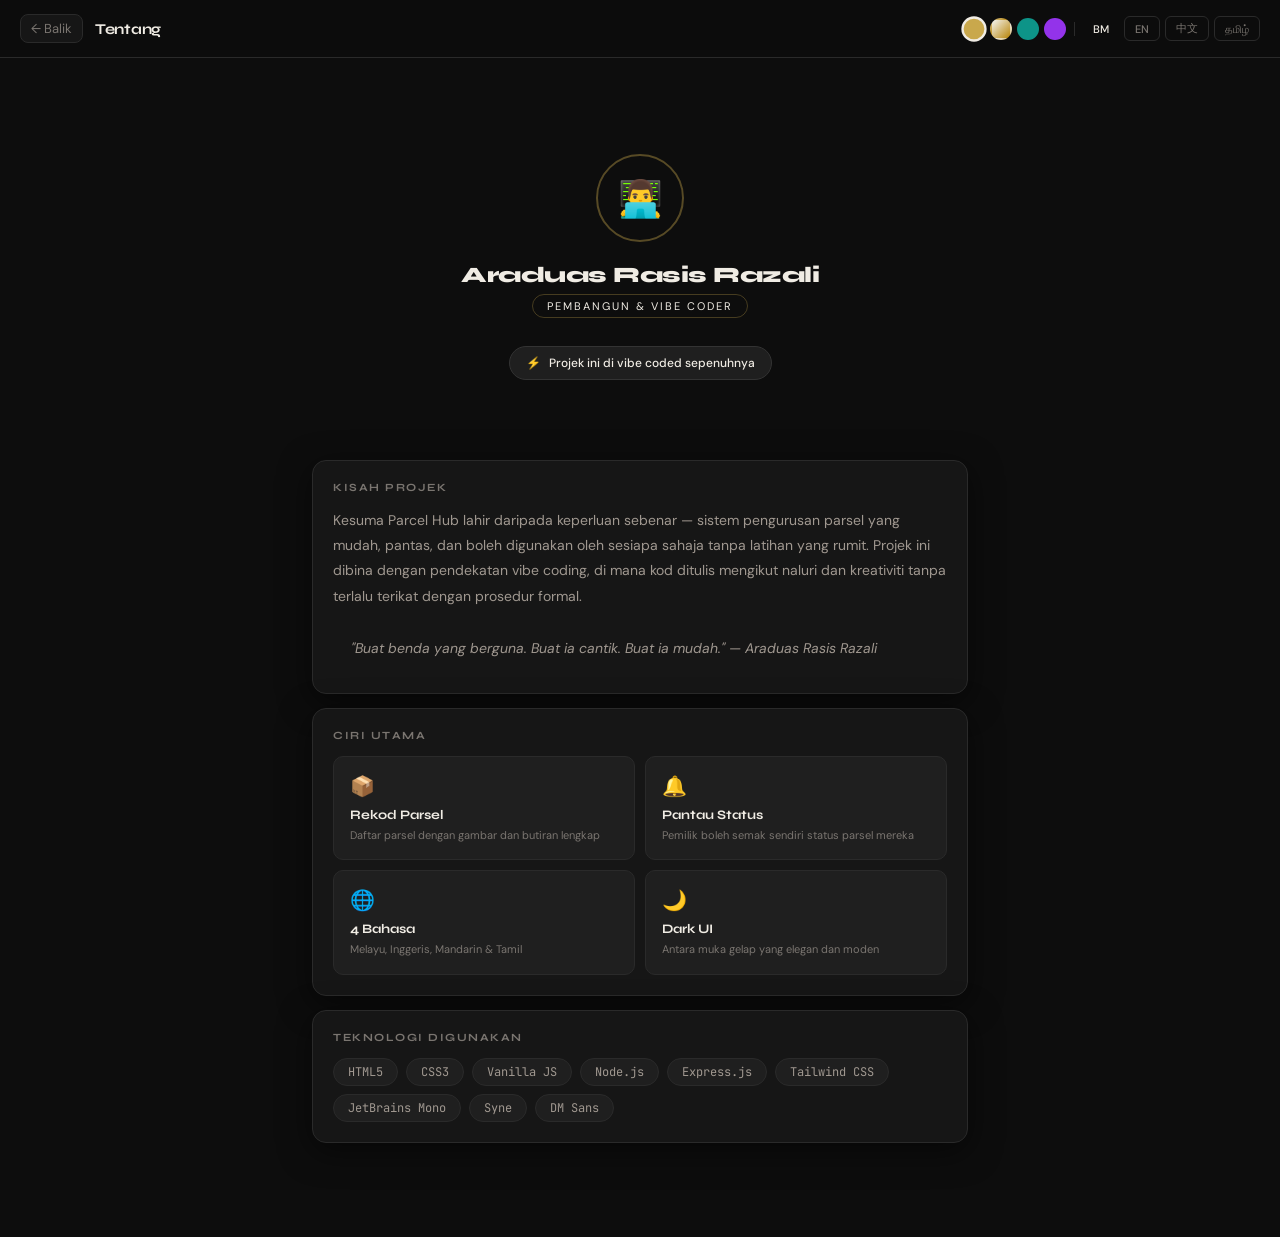
==== about.html @ 8df022a8 "new code" ====
<!DOCTYPE html>
<html lang="ms">
<head>
  <meta charset="UTF-8">
  <meta name="viewport" content="width=device-width, initial-scale=1.0">
  <title>Tentang — Kesuma Parcel</title>
      <link rel="manifest" href="site.webmanifest">
  <link rel="icon" type="image/x-icon" href="favicon.ico">
  <link rel="icon" type="image/svg+xml" href="favicon.svg">
  <link rel="apple-touch-icon" href="favicon.ico">
  <link rel="stylesheet" href="css/style.css">
  <style>
    .about-hero { text-align:center; padding: 56px 0 40px; }
    .avatar {
      width: 88px; height: 88px; border-radius: 50%;
      background: linear-gradient(135deg, var(--gold-dim), rgba(201,168,76,0.25));
      border: 2px solid rgba(201,168,76,0.4);
      display: flex; align-items: center; justify-content: center;
      font-size: 36px; margin: 0 auto 20px;
    }
    .author-name {
      font-family: 'Syne', sans-serif; font-size: 22px; font-weight: 800;
      letter-spacing: -0.5px; margin-bottom: 6px;
    }
    .author-tag {
      display: inline-block; background: var(--gold-dim);
      border: 1px solid rgba(201,168,76,0.3); color: var(--gold);
      font-size: 11px; letter-spacing: 2px; text-transform: uppercase;
      padding: 4px 14px; border-radius: 100px; margin-bottom: 28px;
    }
    .vibe-badge {
      display: inline-flex; align-items: center; gap: 8px;
      background: var(--surface2); border: 1px solid var(--border2);
      border-radius: 100px; padding: 8px 16px; font-size: 12px;
      color: var(--text-muted); margin-bottom: 40px;
    }
    .vibe-badge span { color: var(--text); font-weight: 500; }
    .feature-grid { display: grid; grid-template-columns: 1fr 1fr; gap: 10px; }
    .feature-item {
      background: var(--surface2); border: 1px solid var(--border);
      border-radius: 10px; padding: 16px;
    }
    .feature-item .fi-icon { font-size: 20px; margin-bottom: 8px; }
    .feature-item .fi-title { font-family: 'Syne', sans-serif; font-size: 13px; font-weight: 700; margin-bottom: 4px; }
    .feature-item .fi-desc { font-size: 11px; color: var(--text-muted); line-height: 1.5; }
    .tech-list { display: flex; flex-wrap: wrap; gap: 8px; }
    .tech-pill {
      background: var(--surface2); border: 1px solid var(--border);
      border-radius: 100px; padding: 5px 14px; font-size: 12px;
      font-family: 'JetBrains Mono', monospace; color: var(--text-soft);
    }
    .quote-block {
      border-left: 2px solid var(--gold); padding: 12px 18px;
      background: var(--gold-dim); border-radius: 0 10px 10px 0;
      font-size: 14px; line-height: 1.7; color: var(--text-soft);
      font-style: italic;
    }
  </style>
  <script src="js/theme.js"></script>
</head>
<body>
  <nav class="nav" id="mainNav"></nav>

  <main class="main">
    <div class="about-hero animate-in">
      <div class="avatar">👨‍💻</div>
      <div class="author-name">Araduas Rasis Razali</div>
      <div class="author-tag" id="txt-author-tag"></div>
      <br>
      <div class="vibe-badge">
        ⚡ <span id="txt-vibe-coded"></span>
      </div>
    </div>

    <div class="section animate-in" style="animation-delay:0.05s">
      <div class="section-title" id="txt-story-title"></div>
      <p id="txt-story" style="font-size:14px;line-height:1.8;color:var(--text-soft);margin-bottom:16px"></p>
      <div class="quote-block" id="txt-quote"></div>
    </div>

    <div class="section animate-in" style="animation-delay:0.1s">
      <div class="section-title" id="txt-features-title"></div>
      <div class="feature-grid" id="featureGrid"></div>
    </div>

    <div class="section animate-in" style="animation-delay:0.15s">
      <div class="section-title" id="txt-tech-title"></div>
      <div class="tech-list">
        <span class="tech-pill">HTML5</span>
        <span class="tech-pill">CSS3</span>
        <span class="tech-pill">Vanilla JS</span>
        <span class="tech-pill">Node.js</span>
        <span class="tech-pill">Express.js</span>
        <span class="tech-pill">Tailwind CSS</span>
        <span class="tech-pill">JetBrains Mono</span>
        <span class="tech-pill">Syne</span>
        <span class="tech-pill">DM Sans</span>
      </div>
    </div>
  </main>

  <script src="js/i18n.js"></script>
  <script src="js/nav.js"></script>
  <script>
    renderNav('card_about')

    const content = {
      ms: {
        author_tag: 'Pembangun & Vibe Coder',
        vibe_coded: 'Projek ini di vibe coded sepenuhnya',
        story_title: 'KISAH PROJEK',
        story: 'Kesuma Parcel Hub lahir daripada keperluan sebenar — sistem pengurusan parsel yang mudah, pantas, dan boleh digunakan oleh sesiapa sahaja tanpa latihan yang rumit. Projek ini dibina dengan pendekatan vibe coding, di mana kod ditulis mengikut naluri dan kreativiti tanpa terlalu terikat dengan prosedur formal.',
        quote: '"Buat benda yang berguna. Buat ia cantik. Buat ia mudah." — Araduas Rasis Razali',
        features_title: 'CIRI UTAMA',
        tech_title: 'TEKNOLOGI DIGUNAKAN',
        features: [
          { icon: '📦', title: 'Rekod Parsel', desc: 'Daftar parsel dengan gambar dan butiran lengkap' },
          { icon: '🔔', title: 'Pantau Status', desc: 'Pemilik boleh semak sendiri status parsel mereka' },
          { icon: '🌐', title: '4 Bahasa', desc: 'Melayu, Inggeris, Mandarin & Tamil' },
          { icon: '🌙', title: 'Dark UI', desc: 'Antara muka gelap yang elegan dan moden' },
        ]
      },
      en: {
        author_tag: 'Developer & Vibe Coder',
        vibe_coded: 'This project was fully vibe coded',
        story_title: 'THE STORY',
        story: 'Kesuma Parcel Hub was born from a real need — a parcel management system that is simple, fast, and usable by anyone without complex training. This project was built with a vibe coding approach, where code is written by intuition and creativity rather than rigid formal procedures.',
        quote: '"Build something useful. Make it beautiful. Keep it simple." — Araduas Rasis Razali',
        features_title: 'KEY FEATURES',
        tech_title: 'TECHNOLOGIES USED',
        features: [
          { icon: '📦', title: 'Parcel Registry', desc: 'Log parcels with photos and full details' },
          { icon: '🔔', title: 'Status Tracking', desc: 'Owners can check their parcel status themselves' },
          { icon: '🌐', title: '4 Languages', desc: 'Malay, English, Mandarin & Tamil' },
          { icon: '🌙', title: 'Dark UI', desc: 'Elegant and modern dark interface' },
        ]
      },
      zh: {
        author_tag: '开发者 & Vibe Coder',
        vibe_coded: '本项目完全以 vibe coding 方式开发',
        story_title: '项目故事',
        story: 'Kesuma 包裹中心源于真实需求——一个简单、快速、无需复杂培训即可使用的包裹管理系统。本项目采用 vibe coding 方式构建，代码由直觉和创意驱动，而非严格的正式流程。',
        quote: '"构建有用的东西。让它美观。保持简单。" — Araduas Rasis Razali',
        features_title: '主要功能',
        tech_title: '使用技术',
        features: [
          { icon: '📦', title: '包裹登记', desc: '登记包裹并附上照片和完整信息' },
          { icon: '🔔', title: '状态追踪', desc: '业主可自行查看包裹状态' },
          { icon: '🌐', title: '4种语言', desc: '马来语、英语、中文和泰米尔语' },
          { icon: '🌙', title: '深色界面', desc: '优雅现代的深色用户界面' },
        ]
      },
      ta: {
        author_tag: 'டெவலப்பர் & Vibe Coder',
        vibe_coded: 'இந்த திட்டம் முழுவதும் vibe coding மூலம் உருவாக்கப்பட்டது',
        story_title: 'திட்டத்தின் கதை',
        story: 'Kesuma பார்சல் மையம் ஒரு உண்மையான தேவையிலிருந்து பிறந்தது — எளிமையான, வேகமான, சிக்கலான பயிற்சி இல்லாமல் யாரும் பயன்படுத்தக்கூடிய பார்சல் மேலாண்மை அமைப்பு.',
        quote: '"பயனுள்ளதை உருவாக்கு. அழகாக்கு. எளிமையாக வை." — Araduas Rasis Razali',
        features_title: 'முக்கிய அம்சங்கள்',
        tech_title: 'பயன்படுத்தப்பட்ட தொழில்நுட்பங்கள்',
        features: [
          { icon: '📦', title: 'பார்சல் பதிவு', desc: 'புகைப்படத்துடன் பார்சல்களை பதிவு செய்யவும்' },
          { icon: '🔔', title: 'நிலை கண்காணிப்பு', desc: 'உரிமையாளர்கள் தாமே நிலையை சரிபார்க்கலாம்' },
          { icon: '🌐', title: '4 மொழிகள்', desc: 'மலாய், ஆங்கிலம், மந்தரின் & தமிழ்' },
          { icon: '🌙', title: 'இருண்ட UI', desc: 'நேர்த்தியான நவீன இருண்ட இடைமுகம்' },
        ]
      }
    }

    const lang = getLang()
    const c = content[lang] || content.ms
    document.getElementById('txt-author-tag').textContent = c.author_tag
    document.getElementById('txt-vibe-coded').textContent = c.vibe_coded
    document.getElementById('txt-story-title').textContent = c.story_title
    document.getElementById('txt-story').textContent = c.story
    document.getElementById('txt-quote').textContent = c.quote
    document.getElementById('txt-features-title').textContent = c.features_title
    document.getElementById('txt-tech-title').textContent = c.tech_title

    const fg = document.getElementById('featureGrid')
    c.features.forEach(f => {
      fg.innerHTML += `<div class="feature-item animate-in">
        <div class="fi-icon">${f.icon}</div>
        <div class="fi-title">${f.title}</div>
        <div class="fi-desc">${f.desc}</div>
      </div>`
    })
  </script>
</body>
</html>
---- css/style.css ----
@import url('https://fonts.googleapis.com/css2?family=Syne:wght@400;600;700;800&family=DM+Sans:wght@300;400;500&family=JetBrains+Mono:wght@400;600&family=Nunito:wght@400;600;700;800&display=swap');

*, *::before, *::after { box-sizing: border-box; margin: 0; padding: 0; }

/* ═══════════════════════════════════════
   THEMES
═══════════════════════════════════════ */

/* THEME: Obsidian (original dark) */
[data-theme="obsidian"] {
  --bg: #0d0d0d; --surface: #161616; --surface2: #1f1f1f; --surface3: #252525;
  --border: #2a2a2a; --border2: #333;
  --accent: #c9a84c; --accent-light: #e4c06e; --accent-dim: rgba(201,168,76,0.12); --accent-rgb: 201,168,76;
  --text: #f0ece4; --text-muted: #7a7570; --text-soft: #a09890;
  --green: #4caf7d; --green-dim: rgba(76,175,125,0.12);
  --red: #e05c5c; --red-dim: rgba(224,92,92,0.1);
  --nav-bg: rgba(13,13,13,0.88);
  --body-font: 'DM Sans', sans-serif;
  --heading-font: 'Syne', sans-serif;
  --shadow: 0 8px 32px rgba(0,0,0,0.5);
}

/* THEME: Light (clean white) */
[data-theme="light"] {
  --bg: #f5f4f0; --surface: #ffffff; --surface2: #f0eeea; --surface3: #e8e5e0;
  --border: #e2ddd8; --border2: #ccc8c2;
  --accent: #b8860b; --accent-light: #d4a017; --accent-dim: rgba(184,134,11,0.1); --accent-rgb: 184,134,11;
  --text: #1a1714; --text-muted: #8a8278; --text-soft: #6b6460;
  --green: #2e7d52; --green-dim: rgba(46,125,82,0.1);
  --red: #c0392b; --red-dim: rgba(192,57,43,0.08);
  --nav-bg: rgba(245,244,240,0.92);
  --body-font: 'DM Sans', sans-serif;
  --heading-font: 'Syne', sans-serif;
  --shadow: 0 4px 20px rgba(0,0,0,0.08);
}

/* THEME: Breeze (cheerful teal/coral) */
[data-theme="breeze"] {
  --bg: #f0f9f8; --surface: #ffffff; --surface2: #e8f5f4; --surface3: #d6eeec;
  --border: #c8e8e5; --border2: #aad8d4;
  --accent: #0d9488; --accent-light: #14b8a6; --accent-dim: rgba(13,148,136,0.12); --accent-rgb: 13,148,136;
  --text: #0f2d2b; --text-muted: #6b9e9a; --text-soft: #4a8480;
  --green: #059669; --green-dim: rgba(5,150,105,0.12);
  --red: #f43f5e; --red-dim: rgba(244,63,94,0.1);
  --nav-bg: rgba(240,249,248,0.92);
  --body-font: 'Nunito', sans-serif;
  --heading-font: 'Nunito', sans-serif;
  --shadow: 0 4px 24px rgba(13,148,136,0.12);
}

/* THEME: Candy (cheerful purple/pink) */
[data-theme="candy"] {
  --bg: #fdf4ff; --surface: #ffffff; --surface2: #fae8ff; --surface3: #f3d0fe;
  --border: #e9d5ff; --border2: #d8b4fe;
  --accent: #9333ea; --accent-light: #a855f7; --accent-dim: rgba(147,51,234,0.12); --accent-rgb: 147,51,234;
  --text: #2d1047; --text-muted: #9c6bb5; --text-soft: #7e40a8;
  --green: #16a34a; --green-dim: rgba(22,163,74,0.12);
  --red: #e11d48; --red-dim: rgba(225,29,72,0.1);
  --nav-bg: rgba(253,244,255,0.92);
  --body-font: 'Nunito', sans-serif;
  --heading-font: 'Nunito', sans-serif;
  --shadow: 0 4px 24px rgba(147,51,234,0.12);
}

/* ═══════════════════════════════════════
   BASE
═══════════════════════════════════════ */
body {
  background: var(--bg); color: var(--text);
  font-family: var(--body-font);
  min-height: 100vh; font-size: 14px;
  transition: background 0.3s, color 0.3s;
}

/* NAV */
.nav {
  position: sticky; top: 0; z-index: 100;
  display: flex; align-items: center; gap: 12px;
  padding: 14px 20px;
  background: var(--nav-bg);
  backdrop-filter: blur(16px);
  border-bottom: 1px solid var(--border);
}
.nav-back {
  display: flex; align-items: center; gap: 6px;
  color: var(--text-muted); text-decoration: none; font-size: 13px;
  transition: color 0.2s; padding: 5px 10px; border-radius: 8px;
  border: 1px solid var(--border); background: var(--surface);
}
.nav-back:hover { color: var(--text); border-color: var(--border2); }
.nav-title { font-family: var(--heading-font); font-weight: 700; font-size: 15px; letter-spacing: -0.3px; }

/* THEME SWITCHER */
.theme-bar {
  display: flex; gap: 5px; align-items: center;
}
.theme-dot {
  width: 22px; height: 22px; border-radius: 50%; cursor: pointer;
  border: 2px solid transparent; transition: all 0.2s;
  position: relative;
}
.theme-dot:hover { transform: scale(1.2); }
.theme-dot.active { border-color: var(--text); transform: scale(1.15); }
.theme-dot[data-t="obsidian"] { background: #c9a84c; }
.theme-dot[data-t="light"] { background: linear-gradient(135deg,#f5f4f0,#b8860b); }
.theme-dot[data-t="breeze"] { background: #0d9488; }
.theme-dot[data-t="candy"] { background: #9333ea; }

/* MAIN LAYOUT */
.main { max-width: 640px; margin: 0 auto; padding: 36px 20px 80px; width: 100%; }

@media (min-width: 768px) { .main { padding: 40px 32px 80px; } }
@media (min-width: 1024px) { .main { max-width: 720px; } }

.page-header { margin-bottom: 28px; }
.page-icon {
  width: 50px; height: 50px; border-radius: 14px;
  display: flex; align-items: center; justify-content: center;
  font-size: 22px; margin-bottom: 14px;
}
.page-icon.gold { background: var(--accent-dim); border: 1px solid rgba(var(--accent-rgb),0.25); }
.page-icon.green { background: var(--green-dim); border: 1px solid rgba(76,175,125,0.2); }
.page-icon.red { background: var(--red-dim); border: 1px solid rgba(224,92,92,0.2); }
.page-title { font-family: var(--heading-font); font-size: 26px; font-weight: 800; letter-spacing: -0.8px; margin-bottom: 5px; }
.page-subtitle { color: var(--text-muted); font-size: 13px; font-weight: 400; }

/* SECTIONS */
.section {
  background: var(--surface); border: 1px solid var(--border);
  border-radius: 14px; padding: 20px; margin-bottom: 14px;
  box-shadow: var(--shadow);
}
.section-title {
  font-family: var(--heading-font); font-size: 11px; font-weight: 700;
  letter-spacing: 1.5px; text-transform: uppercase; color: var(--text-muted); margin-bottom: 14px;
}

/* FORMS */
.field { margin-bottom: 13px; }
label { display: block; font-size: 12px; font-weight: 600; color: var(--text-soft); margin-bottom: 5px; letter-spacing: 0.2px; }
input, select {
  width: 100%; background: var(--surface2); border: 1px solid var(--border);
  border-radius: 8px; padding: 10px 14px; color: var(--text);
  font-family: var(--body-font); font-size: 14px; outline: none;
  transition: border-color 0.2s, background 0.2s; appearance: none;
}
input:focus, select:focus { border-color: var(--accent); background: var(--surface3); }
input[type="file"] { padding: 8px 12px; cursor: pointer; color: var(--text-muted); }
input::placeholder { color: var(--text-muted); }
.error-text { font-size: 12px; color: var(--red); margin-top: 5px; }

/* BUTTONS */
.btn {
  display: inline-flex; align-items: center; justify-content: center; gap: 8px;
  padding: 11px 22px; border-radius: 8px;
  font-family: var(--heading-font); font-size: 13px; font-weight: 700;
  cursor: pointer; border: none; transition: all 0.2s; width: 100%;
}
.btn-gold { background: var(--accent); color: #fff; }
.btn-gold:hover { background: var(--accent-light); transform: translateY(-1px); box-shadow: 0 4px 16px rgba(var(--accent-rgb),0.35); }
.btn-green { background: var(--green); color: #fff; font-size: 12px; padding: 7px 13px; width: auto; border-radius: 6px; font-family: var(--body-font); font-weight: 600; }
.btn-green:hover { opacity: 0.85; }
.btn-outline { background: transparent; border: 1px solid var(--border2); color: var(--text-soft); padding: 8px 16px; width: auto; }
.btn-outline:hover { border-color: var(--accent); color: var(--accent); }

/* BADGES */
.badge-status { display: inline-block; padding: 3px 10px; border-radius: 100px; font-size: 11px; font-weight: 600; letter-spacing: 0.3px; }
.badge-pending { background: rgba(var(--accent-rgb),0.15); color: var(--accent); border: 1px solid rgba(var(--accent-rgb),0.25); }
.badge-done { background: var(--green-dim); color: var(--green); border: 1px solid rgba(76,175,125,0.25); }
.badge-urgent { background: rgba(224,92,92,0.15); color: var(--red); border: 1px solid rgba(224,92,92,0.3); }

/* PARCEL CARDS */
.parcel-card {
  background: var(--surface2); border: 1px solid var(--border);
  border-radius: 10px; padding: 14px; margin-bottom: 10px;
  display: flex; gap: 12px; align-items: flex-start; transition: border-color 0.2s;
}
.parcel-card:hover { border-color: var(--border2); }
.parcel-img {
  width: 68px; height: 68px; object-fit: cover; border-radius: 8px;
  border: 1px solid var(--border); flex-shrink: 0; cursor: zoom-in;
  transition: opacity 0.2s;
}
.parcel-img:hover { opacity: 0.85; }
.parcel-info { flex: 1; min-width: 0; }
.parcel-courier { font-family: var(--heading-font); font-size: 14px; font-weight: 700; margin-bottom: 2px; }
.parcel-date { font-size: 11px; color: var(--text-muted); margin-bottom: 8px; font-family: 'JetBrains Mono', monospace; }

/* IMAGE LIGHTBOX */
.lightbox {
  position: fixed; inset: 0; background: rgba(0,0,0,0.85);
  display: flex; align-items: center; justify-content: center;
  z-index: 9999; cursor: zoom-out; opacity: 0;
  transition: opacity 0.2s; pointer-events: none;
  backdrop-filter: blur(8px);
}
.lightbox.open { opacity: 1; pointer-events: all; }
.lightbox img { max-width: 90vw; max-height: 85vh; border-radius: 12px; box-shadow: 0 24px 80px rgba(0,0,0,0.6); }
.lightbox-close {
  position: absolute; top: 20px; right: 20px;
  width: 36px; height: 36px; border-radius: 50%;
  background: rgba(255,255,255,0.15); color: #fff;
  border: none; cursor: pointer; font-size: 18px;
  display: flex; align-items: center; justify-content: center;
}

/* TOAST */
.toast {
  position: fixed; bottom: 24px; left: 50%;
  transform: translateX(-50%) translateY(80px);
  background: var(--surface); border: 1px solid var(--border2); color: var(--text);
  padding: 12px 20px; border-radius: 100px; font-size: 13px; font-weight: 500;
  z-index: 999; transition: transform 0.3s cubic-bezier(0.34, 1.56, 0.64, 1);
  white-space: nowrap; box-shadow: var(--shadow);
}
.toast.show { transform: translateX(-50%) translateY(0); }
.toast.success { border-color: rgba(76,175,125,0.5); color: var(--green); }
.toast.error-toast { border-color: rgba(224,92,92,0.4); color: var(--red); }

/* TABLE */
.table-wrap { overflow-x: auto; }
table { width: 100%; border-collapse: collapse; }
th { font-size: 11px; font-weight: 600; color: var(--text-muted); text-align: left; padding: 8px 10px; border-bottom: 1px solid var(--border); letter-spacing: 0.5px; text-transform: uppercase; white-space: nowrap; }
td { padding: 10px; border-bottom: 1px solid var(--border); font-size: 13px; vertical-align: middle; }
tr:last-child td { border-bottom: none; }
tr:hover td { background: var(--surface2); }
table input { padding: 6px 10px; font-size: 12px; border-radius: 6px; }

/* PAGINATION */
.pagination { display: flex; align-items: center; gap: 8px; margin-top: 14px; justify-content: center; }
.page-info { font-family: 'JetBrains Mono', monospace; font-size: 12px; color: var(--text-muted); padding: 0 8px; }

/* EMPTY */
.empty { text-align: center; padding: 40px 20px; color: var(--text-muted); }
.empty-icon { font-size: 36px; margin-bottom: 10px; }
.empty p { font-size: 13px; }

/* NUM */
.num { font-family: 'JetBrains Mono', monospace; font-weight: 600; letter-spacing: -1px; font-variant-numeric: tabular-nums; }

/* DIVIDER */
.divider { height: 1px; background: var(--border); margin: 16px 0; }

/* SELECT ARROW */
.select-wrap { position: relative; }
.select-wrap::after { content: '▾'; position: absolute; right: 12px; top: 50%; transform: translateY(-50%); color: var(--text-muted); pointer-events: none; font-size: 12px; }

/* ANIMATIONS */
@keyframes fadeIn { from { opacity: 0; transform: translateY(8px); } to { opacity: 1; transform: translateY(0); } }
.animate-in { animation: fadeIn 0.3s ease both; }

/* RESPONSIVE */
@media (max-width: 480px) {
  .nav { padding: 12px 16px; gap: 8px; }
  .main { padding: 24px 16px 60px; }
  .section { padding: 16px; }
  .page-title { font-size: 22px; }
  .parcel-img { width: 56px; height: 56px; }
}
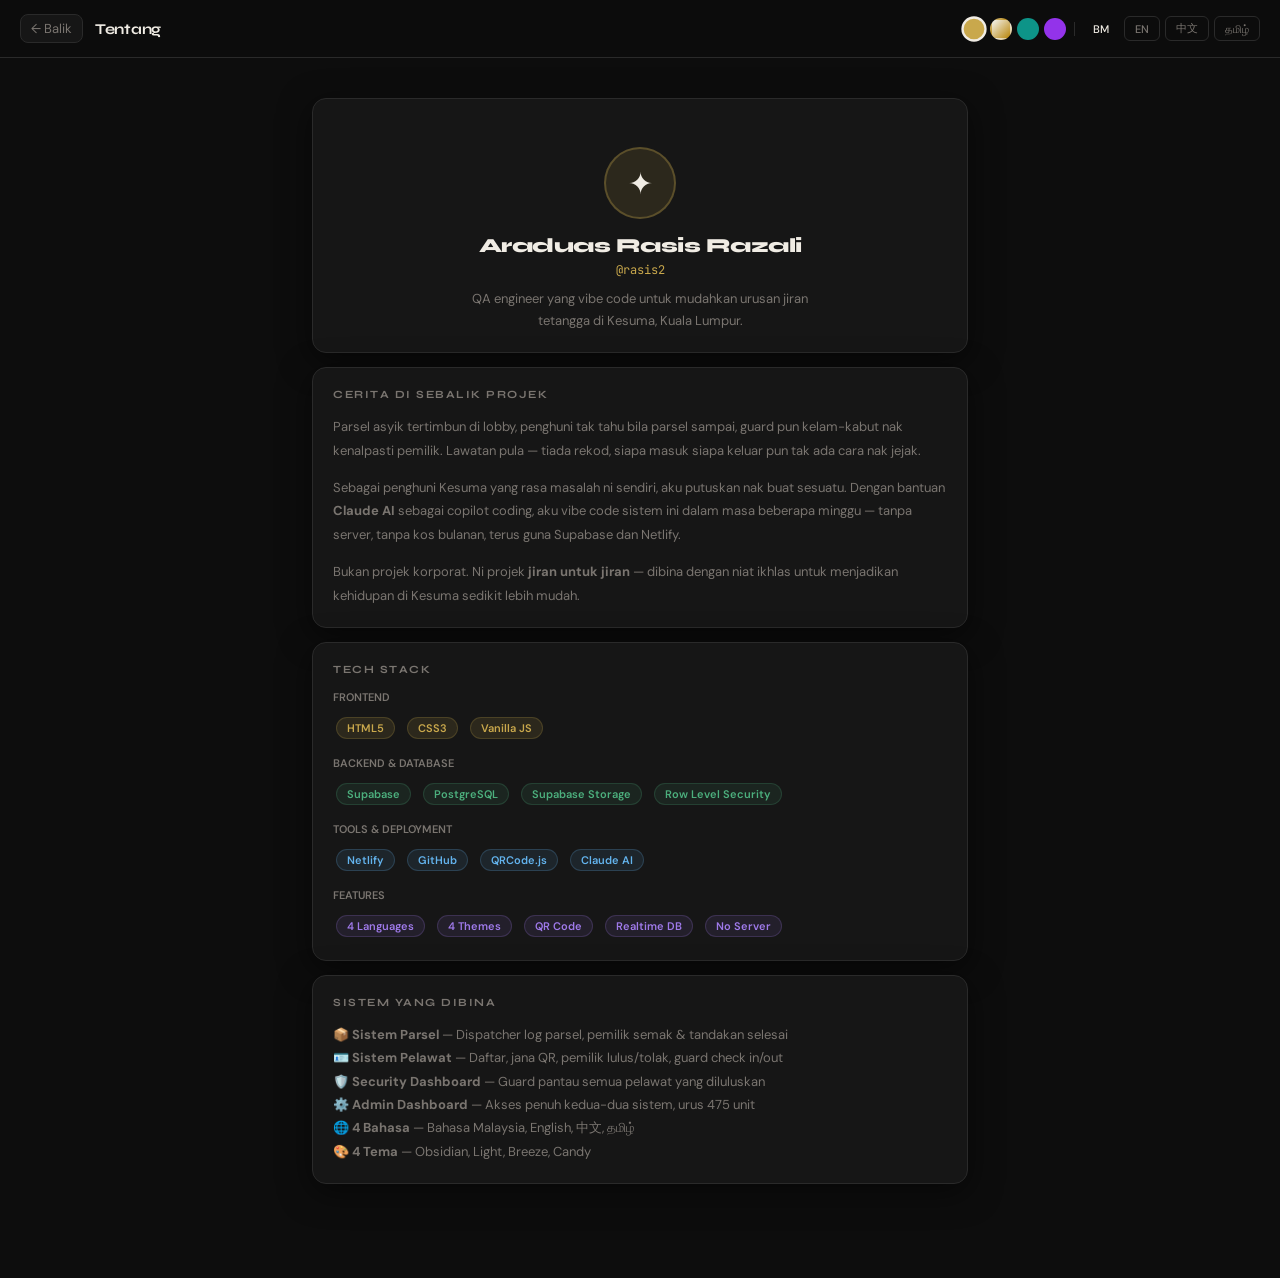
==== commit 38818ac0: "update fixes" ====
--- a/about.html
+++ b/about.html
@@ -1,190 +1,140 @@
 <!DOCTYPE html>
 <html lang="ms">
 <head>
-  <meta charset="UTF-8">
-  <meta name="viewport" content="width=device-width, initial-scale=1.0">
-  <title>Tentang — Kesuma Parcel</title>
-      <link rel="manifest" href="site.webmanifest">
+  <meta charset="UTF-8"><meta name="viewport" content="width=device-width, initial-scale=1.0">
+  <title>About — Kesuma JMB</title>
+  <link rel="manifest" href="site.webmanifest">
   <link rel="icon" type="image/x-icon" href="favicon.ico">
   <link rel="icon" type="image/svg+xml" href="favicon.svg">
-  <link rel="apple-touch-icon" href="favicon.ico">
   <link rel="stylesheet" href="css/style.css">
   <style>
-    .about-hero { text-align:center; padding: 56px 0 40px; }
-    .avatar {
-      width: 88px; height: 88px; border-radius: 50%;
-      background: linear-gradient(135deg, var(--gold-dim), rgba(201,168,76,0.25));
-      border: 2px solid rgba(201,168,76,0.4);
-      display: flex; align-items: center; justify-content: center;
-      font-size: 36px; margin: 0 auto 20px;
-    }
-    .author-name {
-      font-family: 'Syne', sans-serif; font-size: 22px; font-weight: 800;
-      letter-spacing: -0.5px; margin-bottom: 6px;
-    }
-    .author-tag {
-      display: inline-block; background: var(--gold-dim);
-      border: 1px solid rgba(201,168,76,0.3); color: var(--gold);
-      font-size: 11px; letter-spacing: 2px; text-transform: uppercase;
-      padding: 4px 14px; border-radius: 100px; margin-bottom: 28px;
-    }
-    .vibe-badge {
-      display: inline-flex; align-items: center; gap: 8px;
-      background: var(--surface2); border: 1px solid var(--border2);
-      border-radius: 100px; padding: 8px 16px; font-size: 12px;
-      color: var(--text-muted); margin-bottom: 40px;
-    }
-    .vibe-badge span { color: var(--text); font-weight: 500; }
-    .feature-grid { display: grid; grid-template-columns: 1fr 1fr; gap: 10px; }
-    .feature-item {
-      background: var(--surface2); border: 1px solid var(--border);
-      border-radius: 10px; padding: 16px;
-    }
-    .feature-item .fi-icon { font-size: 20px; margin-bottom: 8px; }
-    .feature-item .fi-title { font-family: 'Syne', sans-serif; font-size: 13px; font-weight: 700; margin-bottom: 4px; }
-    .feature-item .fi-desc { font-size: 11px; color: var(--text-muted); line-height: 1.5; }
-    .tech-list { display: flex; flex-wrap: wrap; gap: 8px; }
-    .tech-pill {
-      background: var(--surface2); border: 1px solid var(--border);
-      border-radius: 100px; padding: 5px 14px; font-size: 12px;
-      font-family: 'JetBrains Mono', monospace; color: var(--text-soft);
-    }
-    .quote-block {
-      border-left: 2px solid var(--gold); padding: 12px 18px;
-      background: var(--gold-dim); border-radius: 0 10px 10px 0;
-      font-size: 14px; line-height: 1.7; color: var(--text-soft);
-      font-style: italic;
-    }
+    .profile-card { text-align:center; padding:28px 20px 20px; }
+    .avatar { width:72px; height:72px; border-radius:50%; background:var(--accent-dim); border:2px solid rgba(var(--accent-rgb),0.3); display:flex; align-items:center; justify-content:center; font-size:30px; margin:0 auto 14px; }
+    .profile-name { font-family:var(--heading-font); font-size:20px; font-weight:800; letter-spacing:-0.5px; margin-bottom:4px; }
+    .profile-handle { font-family:'JetBrains Mono',monospace; font-size:12px; color:var(--accent); margin-bottom:10px; }
+    .profile-bio { font-size:13px; color:var(--text-muted); line-height:1.7; max-width:340px; margin:0 auto; }
+    .tag { display:inline-block; padding:3px 10px; border-radius:100px; font-size:11px; font-weight:600; background:var(--accent-dim); color:var(--accent); border:1px solid rgba(var(--accent-rgb),0.2); margin:3px; }
+    .tag.green { background:rgba(76,175,125,0.1); color:var(--green); border-color:rgba(76,175,125,0.2); }
+    .tag.blue { background:rgba(99,179,237,0.1); color:#63b3ed; border-color:rgba(99,179,237,0.2); }
+    .tag.purple { background:rgba(159,122,234,0.1); color:#9f7aea; border-color:rgba(159,122,234,0.2); }
+    .story-text { font-size:13px; color:var(--text-muted); line-height:1.8; }
+    .story-text p { margin-bottom:14px; }
+    .story-text p:last-child { margin-bottom:0; }
+    .stack-row { display:flex; flex-wrap:wrap; gap:6px; margin-top:10px; }
   </style>
-  <script src="js/theme.js"></script>
 </head>
 <body>
   <nav class="nav" id="mainNav"></nav>
+  <main class="main">
 
-  <main class="main">
-    <div class="about-hero animate-in">
-      <div class="avatar">👨‍💻</div>
-      <div class="author-name">Araduas Rasis Razali</div>
-      <div class="author-tag" id="txt-author-tag"></div>
-      <br>
-      <div class="vibe-badge">
-        ⚡ <span id="txt-vibe-coded"></span>
+    <div class="section animate-in" style="padding-bottom:0">
+      <div class="profile-card">
+        <div class="avatar">✦</div>
+        <div class="profile-name">Araduas Rasis Razali</div>
+        <div class="profile-handle">@rasis2</div>
+        <p class="profile-bio" id="txt-bio"></p>
       </div>
     </div>
 
     <div class="section animate-in" style="animation-delay:0.05s">
       <div class="section-title" id="txt-story-title"></div>
-      <p id="txt-story" style="font-size:14px;line-height:1.8;color:var(--text-soft);margin-bottom:16px"></p>
-      <div class="quote-block" id="txt-quote"></div>
+      <div class="story-text" id="txt-story"></div>
     </div>
 
     <div class="section animate-in" style="animation-delay:0.1s">
-      <div class="section-title" id="txt-features-title"></div>
-      <div class="feature-grid" id="featureGrid"></div>
+      <div class="section-title" id="txt-stack-title"></div>
+      <div style="margin-bottom:14px">
+        <div style="font-size:11px;color:var(--text-muted);font-weight:600;margin-bottom:8px" id="txt-stack-frontend"></div>
+        <div class="stack-row">
+          <span class="tag">HTML5</span><span class="tag">CSS3</span><span class="tag">Vanilla JS</span>
+        </div>
+      </div>
+      <div style="margin-bottom:14px">
+        <div style="font-size:11px;color:var(--text-muted);font-weight:600;margin-bottom:8px" id="txt-stack-backend"></div>
+        <div class="stack-row">
+          <span class="tag green">Supabase</span><span class="tag green">PostgreSQL</span><span class="tag green">Supabase Storage</span><span class="tag green">Row Level Security</span>
+        </div>
+      </div>
+      <div style="margin-bottom:14px">
+        <div style="font-size:11px;color:var(--text-muted);font-weight:600;margin-bottom:8px" id="txt-stack-tools"></div>
+        <div class="stack-row">
+          <span class="tag blue">Netlify</span><span class="tag blue">GitHub</span><span class="tag blue">QRCode.js</span><span class="tag blue">Claude AI</span>
+        </div>
+      </div>
+      <div>
+        <div style="font-size:11px;color:var(--text-muted);font-weight:600;margin-bottom:8px" id="txt-stack-features"></div>
+        <div class="stack-row">
+          <span class="tag purple">4 Languages</span><span class="tag purple">4 Themes</span><span class="tag purple">QR Code</span><span class="tag purple">Realtime DB</span><span class="tag purple">No Server</span>
+        </div>
+      </div>
     </div>
 
     <div class="section animate-in" style="animation-delay:0.15s">
-      <div class="section-title" id="txt-tech-title"></div>
-      <div class="tech-list">
-        <span class="tech-pill">HTML5</span>
-        <span class="tech-pill">CSS3</span>
-        <span class="tech-pill">Vanilla JS</span>
-        <span class="tech-pill">Node.js</span>
-        <span class="tech-pill">Express.js</span>
-        <span class="tech-pill">Tailwind CSS</span>
-        <span class="tech-pill">JetBrains Mono</span>
-        <span class="tech-pill">Syne</span>
-        <span class="tech-pill">DM Sans</span>
-      </div>
+      <div class="section-title" id="txt-sys-title"></div>
+      <div id="txt-sys-list" style="font-size:13px;color:var(--text-muted);line-height:1.8"></div>
     </div>
+
   </main>
-
   <script src="js/i18n.js"></script>
+  <script src="js/theme.js"></script>
   <script src="js/nav.js"></script>
   <script>
     renderNav('card_about')
 
     const content = {
       ms: {
-        author_tag: 'Pembangun & Vibe Coder',
-        vibe_coded: 'Projek ini di vibe coded sepenuhnya',
-        story_title: 'KISAH PROJEK',
-        story: 'Kesuma Parcel Hub lahir daripada keperluan sebenar — sistem pengurusan parsel yang mudah, pantas, dan boleh digunakan oleh sesiapa sahaja tanpa latihan yang rumit. Projek ini dibina dengan pendekatan vibe coding, di mana kod ditulis mengikut naluri dan kreativiti tanpa terlalu terikat dengan prosedur formal.',
-        quote: '"Buat benda yang berguna. Buat ia cantik. Buat ia mudah." — Araduas Rasis Razali',
-        features_title: 'CIRI UTAMA',
-        tech_title: 'TEKNOLOGI DIGUNAKAN',
-        features: [
-          { icon: '📦', title: 'Rekod Parsel', desc: 'Daftar parsel dengan gambar dan butiran lengkap' },
-          { icon: '🔔', title: 'Pantau Status', desc: 'Pemilik boleh semak sendiri status parsel mereka' },
-          { icon: '🌐', title: '4 Bahasa', desc: 'Melayu, Inggeris, Mandarin & Tamil' },
-          { icon: '🌙', title: 'Dark UI', desc: 'Antara muka gelap yang elegan dan moden' },
-        ]
+        bio: 'QA engineer yang vibe code untuk mudahkan urusan jiran tetangga di Kesuma, Kuala Lumpur.',
+        story_title: 'CERITA DI SEBALIK PROJEK',
+        story: `<p>Parsel asyik tertimbun di lobby, penghuni tak tahu bila parsel sampai, guard pun kelam-kabut nak kenalpasti pemilik. Lawatan pula — tiada rekod, siapa masuk siapa keluar pun tak ada cara nak jejak.</p>
+<p>Sebagai penghuni Kesuma yang rasa masalah ni sendiri, aku putuskan nak buat sesuatu. Dengan bantuan <strong>Claude AI</strong> sebagai copilot coding, aku vibe code sistem ini dalam masa beberapa minggu — tanpa server, tanpa kos bulanan, terus guna Supabase dan Netlify.</p>
+<p>Bukan projek korporat. Ni projek <strong>jiran untuk jiran</strong> — dibina dengan niat ikhlas untuk menjadikan kehidupan di Kesuma sedikit lebih mudah.</p>`,
+        stack_title: 'TECH STACK',
+        stack_frontend: 'FRONTEND',
+        stack_backend: 'BACKEND & DATABASE',
+        stack_tools: 'TOOLS & DEPLOYMENT',
+        stack_features: 'FEATURES',
+        sys_title: 'SISTEM YANG DIBINA',
+        sys_list: `📦 <strong>Sistem Parsel</strong> — Dispatcher log parsel, pemilik semak & tandakan selesai<br>
+🪪 <strong>Sistem Pelawat</strong> — Daftar, jana QR, pemilik lulus/tolak, guard check in/out<br>
+🛡️ <strong>Security Dashboard</strong> — Guard pantau semua pelawat yang diluluskan<br>
+⚙️ <strong>Admin Dashboard</strong> — Akses penuh kedua-dua sistem, urus 475 unit<br>
+🌐 <strong>4 Bahasa</strong> — Bahasa Malaysia, English, 中文, தமிழ்<br>
+🎨 <strong>4 Tema</strong> — Obsidian, Light, Breeze, Candy`
       },
       en: {
-        author_tag: 'Developer & Vibe Coder',
-        vibe_coded: 'This project was fully vibe coded',
-        story_title: 'THE STORY',
-        story: 'Kesuma Parcel Hub was born from a real need — a parcel management system that is simple, fast, and usable by anyone without complex training. This project was built with a vibe coding approach, where code is written by intuition and creativity rather than rigid formal procedures.',
-        quote: '"Build something useful. Make it beautiful. Keep it simple." — Araduas Rasis Razali',
-        features_title: 'KEY FEATURES',
-        tech_title: 'TECHNOLOGIES USED',
-        features: [
-          { icon: '📦', title: 'Parcel Registry', desc: 'Log parcels with photos and full details' },
-          { icon: '🔔', title: 'Status Tracking', desc: 'Owners can check their parcel status themselves' },
-          { icon: '🌐', title: '4 Languages', desc: 'Malay, English, Mandarin & Tamil' },
-          { icon: '🌙', title: 'Dark UI', desc: 'Elegant and modern dark interface' },
-        ]
-      },
-      zh: {
-        author_tag: '开发者 & Vibe Coder',
-        vibe_coded: '本项目完全以 vibe coding 方式开发',
-        story_title: '项目故事',
-        story: 'Kesuma 包裹中心源于真实需求——一个简单、快速、无需复杂培训即可使用的包裹管理系统。本项目采用 vibe coding 方式构建，代码由直觉和创意驱动，而非严格的正式流程。',
-        quote: '"构建有用的东西。让它美观。保持简单。" — Araduas Rasis Razali',
-        features_title: '主要功能',
-        tech_title: '使用技术',
-        features: [
-          { icon: '📦', title: '包裹登记', desc: '登记包裹并附上照片和完整信息' },
-          { icon: '🔔', title: '状态追踪', desc: '业主可自行查看包裹状态' },
-          { icon: '🌐', title: '4种语言', desc: '马来语、英语、中文和泰米尔语' },
-          { icon: '🌙', title: '深色界面', desc: '优雅现代的深色用户界面' },
-        ]
-      },
-      ta: {
-        author_tag: 'டெவலப்பர் & Vibe Coder',
-        vibe_coded: 'இந்த திட்டம் முழுவதும் vibe coding மூலம் உருவாக்கப்பட்டது',
-        story_title: 'திட்டத்தின் கதை',
-        story: 'Kesuma பார்சல் மையம் ஒரு உண்மையான தேவையிலிருந்து பிறந்தது — எளிமையான, வேகமான, சிக்கலான பயிற்சி இல்லாமல் யாரும் பயன்படுத்தக்கூடிய பார்சல் மேலாண்மை அமைப்பு.',
-        quote: '"பயனுள்ளதை உருவாக்கு. அழகாக்கு. எளிமையாக வை." — Araduas Rasis Razali',
-        features_title: 'முக்கிய அம்சங்கள்',
-        tech_title: 'பயன்படுத்தப்பட்ட தொழில்நுட்பங்கள்',
-        features: [
-          { icon: '📦', title: 'பார்சல் பதிவு', desc: 'புகைப்படத்துடன் பார்சல்களை பதிவு செய்யவும்' },
-          { icon: '🔔', title: 'நிலை கண்காணிப்பு', desc: 'உரிமையாளர்கள் தாமே நிலையை சரிபார்க்கலாம்' },
-          { icon: '🌐', title: '4 மொழிகள்', desc: 'மலாய், ஆங்கிலம், மந்தரின் & தமிழ்' },
-          { icon: '🌙', title: 'இருண்ட UI', desc: 'நேர்த்தியான நவீன இருண்ட இடைமுகம்' },
-        ]
+        bio: 'A QA engineer who vibe codes to make life easier for neighbours at Kesuma, Kuala Lumpur.',
+        story_title: 'THE STORY BEHIND THE PROJECT',
+        story: `<p>Parcels piling up in the lobby, residents not knowing when their parcels arrived, guards scrambling to identify owners. Visitors — no records, no way to track who came and went.</p>
+<p>As a Kesuma resident experiencing these problems firsthand, I decided to do something about it. With <strong>Claude AI</strong> as my coding copilot, I vibe coded this system in a few weeks — no server, no monthly cost, just Supabase and Netlify.</p>
+<p>Not a corporate project. This is a <strong>neighbour-to-neighbour</strong> project — built with genuine intent to make life at Kesuma a little bit easier.</p>`,
+        stack_title: 'TECH STACK',
+        stack_frontend: 'FRONTEND',
+        stack_backend: 'BACKEND & DATABASE',
+        stack_tools: 'TOOLS & DEPLOYMENT',
+        stack_features: 'FEATURES',
+        sys_title: 'SYSTEMS BUILT',
+        sys_list: `📦 <strong>Parcel System</strong> — Dispatcher logs parcels, owner checks & marks done<br>
+🪪 <strong>Visitor System</strong> — Register, generate QR, owner approves/rejects, guard check in/out<br>
+🛡️ <strong>Security Dashboard</strong> — Guard monitors all approved visitors<br>
+⚙️ <strong>Admin Dashboard</strong> — Full access to both systems, manages 475 units<br>
+🌐 <strong>4 Languages</strong> — Bahasa Malaysia, English, 中文, தமிழ்<br>
+🎨 <strong>4 Themes</strong> — Obsidian, Light, Breeze, Candy`
       }
     }
 
     const lang = getLang()
-    const c = content[lang] || content.ms
-    document.getElementById('txt-author-tag').textContent = c.author_tag
-    document.getElementById('txt-vibe-coded').textContent = c.vibe_coded
+    const c = content[lang] || content.en
+
+    document.getElementById('txt-bio').textContent = c.bio
     document.getElementById('txt-story-title').textContent = c.story_title
-    document.getElementById('txt-story').textContent = c.story
-    document.getElementById('txt-quote').textContent = c.quote
-    document.getElementById('txt-features-title').textContent = c.features_title
-    document.getElementById('txt-tech-title').textContent = c.tech_title
-
-    const fg = document.getElementById('featureGrid')
-    c.features.forEach(f => {
-      fg.innerHTML += `<div class="feature-item animate-in">
-        <div class="fi-icon">${f.icon}</div>
-        <div class="fi-title">${f.title}</div>
-        <div class="fi-desc">${f.desc}</div>
-      </div>`
-    })
+    document.getElementById('txt-story').innerHTML = c.story
+    document.getElementById('txt-stack-title').textContent = c.stack_title
+    document.getElementById('txt-stack-frontend').textContent = c.stack_frontend
+    document.getElementById('txt-stack-backend').textContent = c.stack_backend
+    document.getElementById('txt-stack-tools').textContent = c.stack_tools
+    document.getElementById('txt-stack-features').textContent = c.stack_features
+    document.getElementById('txt-sys-title').textContent = c.sys_title
+    document.getElementById('txt-sys-list').innerHTML = c.sys_list
   </script>
 </body>
 </html>
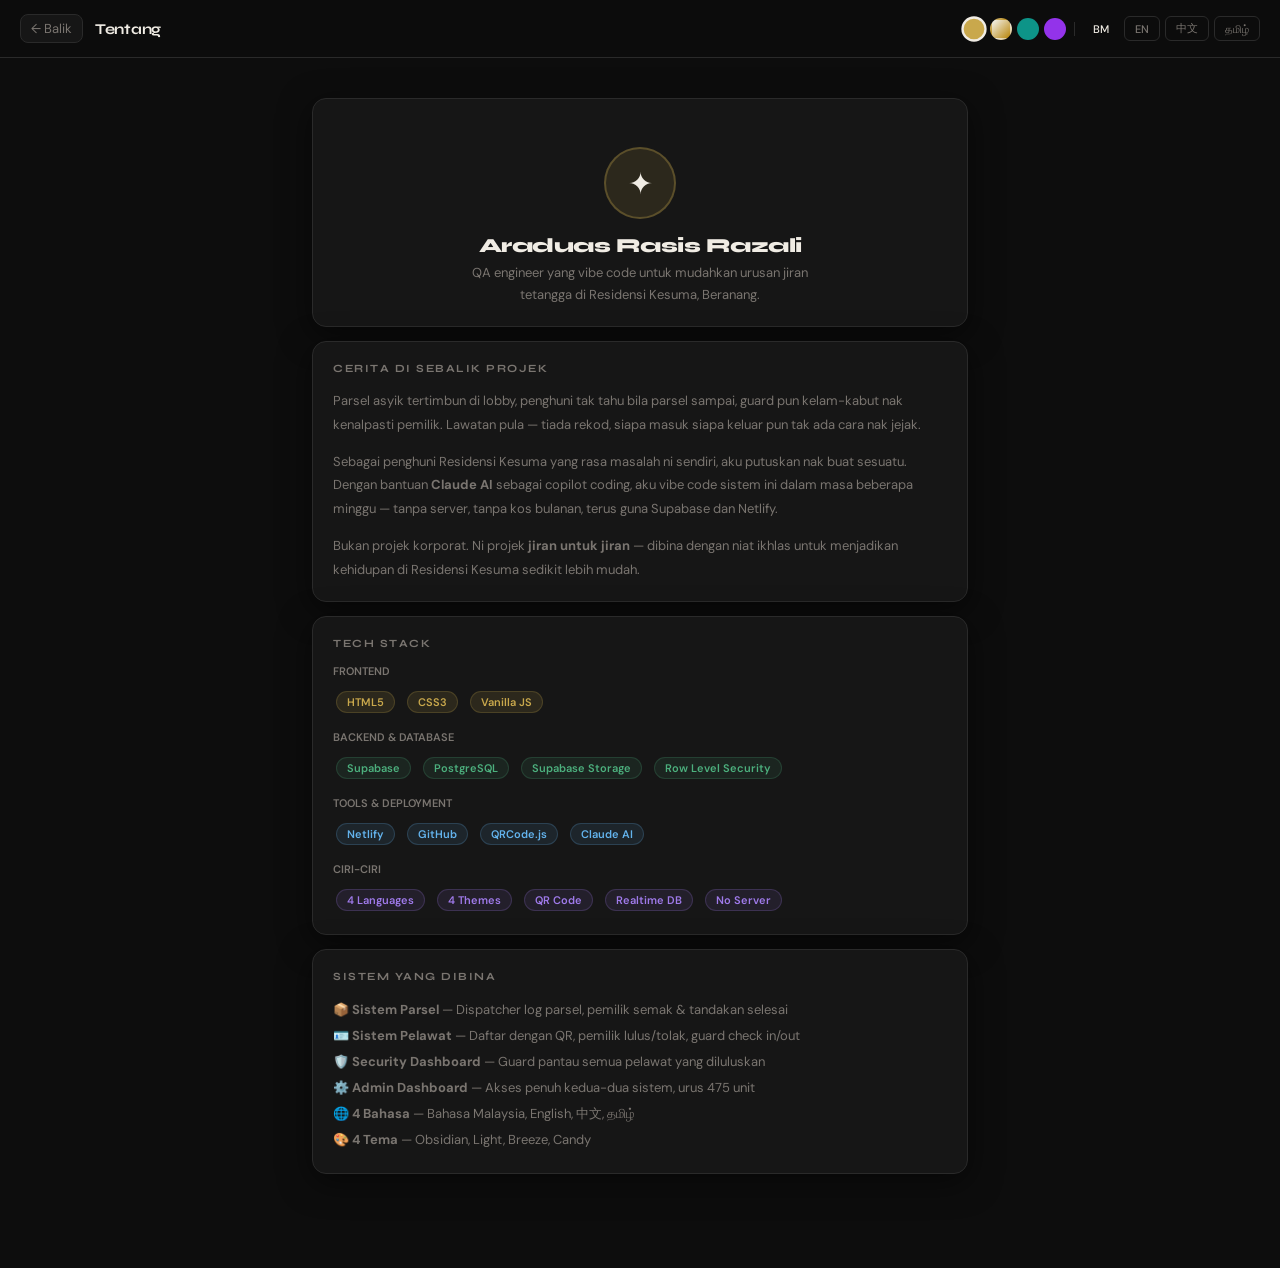
==== commit 2af20bf6: "push fixes" ====
--- a/about.html
+++ b/about.html
@@ -11,11 +11,10 @@
     .profile-card { text-align:center; padding:28px 20px 20px; }
     .avatar { width:72px; height:72px; border-radius:50%; background:var(--accent-dim); border:2px solid rgba(var(--accent-rgb),0.3); display:flex; align-items:center; justify-content:center; font-size:30px; margin:0 auto 14px; }
     .profile-name { font-family:var(--heading-font); font-size:20px; font-weight:800; letter-spacing:-0.5px; margin-bottom:4px; }
-    .profile-handle { font-family:'JetBrains Mono',monospace; font-size:12px; color:var(--accent); margin-bottom:10px; }
     .profile-bio { font-size:13px; color:var(--text-muted); line-height:1.7; max-width:340px; margin:0 auto; }
     .tag { display:inline-block; padding:3px 10px; border-radius:100px; font-size:11px; font-weight:600; background:var(--accent-dim); color:var(--accent); border:1px solid rgba(var(--accent-rgb),0.2); margin:3px; }
-    .tag.green { background:rgba(76,175,125,0.1); color:var(--green); border-color:rgba(76,175,125,0.2); }
-    .tag.blue { background:rgba(99,179,237,0.1); color:#63b3ed; border-color:rgba(99,179,237,0.2); }
+    .tag.green  { background:rgba(76,175,125,0.1); color:var(--green); border-color:rgba(76,175,125,0.2); }
+    .tag.blue   { background:rgba(99,179,237,0.1); color:#63b3ed; border-color:rgba(99,179,237,0.2); }
     .tag.purple { background:rgba(159,122,234,0.1); color:#9f7aea; border-color:rgba(159,122,234,0.2); }
     .story-text { font-size:13px; color:var(--text-muted); line-height:1.8; }
     .story-text p { margin-bottom:14px; }
@@ -26,87 +25,72 @@
 <body>
   <nav class="nav" id="mainNav"></nav>
   <main class="main">
-
     <div class="section animate-in" style="padding-bottom:0">
       <div class="profile-card">
         <div class="avatar">✦</div>
         <div class="profile-name">Araduas Rasis Razali</div>
-        <div class="profile-handle">@rasis2</div>
         <p class="profile-bio" id="txt-bio"></p>
       </div>
     </div>
-
     <div class="section animate-in" style="animation-delay:0.05s">
       <div class="section-title" id="txt-story-title"></div>
       <div class="story-text" id="txt-story"></div>
     </div>
-
     <div class="section animate-in" style="animation-delay:0.1s">
       <div class="section-title" id="txt-stack-title"></div>
       <div style="margin-bottom:14px">
         <div style="font-size:11px;color:var(--text-muted);font-weight:600;margin-bottom:8px" id="txt-stack-frontend"></div>
-        <div class="stack-row">
-          <span class="tag">HTML5</span><span class="tag">CSS3</span><span class="tag">Vanilla JS</span>
-        </div>
+        <div class="stack-row"><span class="tag">HTML5</span><span class="tag">CSS3</span><span class="tag">Vanilla JS</span></div>
       </div>
       <div style="margin-bottom:14px">
         <div style="font-size:11px;color:var(--text-muted);font-weight:600;margin-bottom:8px" id="txt-stack-backend"></div>
-        <div class="stack-row">
-          <span class="tag green">Supabase</span><span class="tag green">PostgreSQL</span><span class="tag green">Supabase Storage</span><span class="tag green">Row Level Security</span>
-        </div>
+        <div class="stack-row"><span class="tag green">Supabase</span><span class="tag green">PostgreSQL</span><span class="tag green">Supabase Storage</span><span class="tag green">Row Level Security</span></div>
       </div>
       <div style="margin-bottom:14px">
         <div style="font-size:11px;color:var(--text-muted);font-weight:600;margin-bottom:8px" id="txt-stack-tools"></div>
-        <div class="stack-row">
-          <span class="tag blue">Netlify</span><span class="tag blue">GitHub</span><span class="tag blue">QRCode.js</span><span class="tag blue">Claude AI</span>
-        </div>
+        <div class="stack-row"><span class="tag blue">Netlify</span><span class="tag blue">GitHub</span><span class="tag blue">QRCode.js</span><span class="tag blue">Claude AI</span></div>
       </div>
       <div>
         <div style="font-size:11px;color:var(--text-muted);font-weight:600;margin-bottom:8px" id="txt-stack-features"></div>
-        <div class="stack-row">
-          <span class="tag purple">4 Languages</span><span class="tag purple">4 Themes</span><span class="tag purple">QR Code</span><span class="tag purple">Realtime DB</span><span class="tag purple">No Server</span>
-        </div>
+        <div class="stack-row"><span class="tag purple">4 Languages</span><span class="tag purple">4 Themes</span><span class="tag purple">QR Code</span><span class="tag purple">Realtime DB</span><span class="tag purple">No Server</span></div>
       </div>
     </div>
-
     <div class="section animate-in" style="animation-delay:0.15s">
       <div class="section-title" id="txt-sys-title"></div>
-      <div id="txt-sys-list" style="font-size:13px;color:var(--text-muted);line-height:1.8"></div>
+      <div id="txt-sys-list" style="font-size:13px;color:var(--text-muted);line-height:2"></div>
     </div>
-
   </main>
   <script src="js/i18n.js"></script>
   <script src="js/theme.js"></script>
   <script src="js/nav.js"></script>
   <script>
     renderNav('card_about')
-
     const content = {
       ms: {
-        bio: 'QA engineer yang vibe code untuk mudahkan urusan jiran tetangga di Kesuma, Kuala Lumpur.',
+        bio: 'QA engineer yang vibe code untuk mudahkan urusan jiran tetangga di Residensi Kesuma, Beranang.',
         story_title: 'CERITA DI SEBALIK PROJEK',
         story: `<p>Parsel asyik tertimbun di lobby, penghuni tak tahu bila parsel sampai, guard pun kelam-kabut nak kenalpasti pemilik. Lawatan pula — tiada rekod, siapa masuk siapa keluar pun tak ada cara nak jejak.</p>
-<p>Sebagai penghuni Kesuma yang rasa masalah ni sendiri, aku putuskan nak buat sesuatu. Dengan bantuan <strong>Claude AI</strong> sebagai copilot coding, aku vibe code sistem ini dalam masa beberapa minggu — tanpa server, tanpa kos bulanan, terus guna Supabase dan Netlify.</p>
-<p>Bukan projek korporat. Ni projek <strong>jiran untuk jiran</strong> — dibina dengan niat ikhlas untuk menjadikan kehidupan di Kesuma sedikit lebih mudah.</p>`,
+<p>Sebagai penghuni Residensi Kesuma yang rasa masalah ni sendiri, aku putuskan nak buat sesuatu. Dengan bantuan <strong>Claude AI</strong> sebagai copilot coding, aku vibe code sistem ini dalam masa beberapa minggu — tanpa server, tanpa kos bulanan, terus guna Supabase dan Netlify.</p>
+<p>Bukan projek korporat. Ni projek <strong>jiran untuk jiran</strong> — dibina dengan niat ikhlas untuk menjadikan kehidupan di Residensi Kesuma sedikit lebih mudah.</p>`,
         stack_title: 'TECH STACK',
         stack_frontend: 'FRONTEND',
         stack_backend: 'BACKEND & DATABASE',
         stack_tools: 'TOOLS & DEPLOYMENT',
-        stack_features: 'FEATURES',
+        stack_features: 'CIRI-CIRI',
         sys_title: 'SISTEM YANG DIBINA',
         sys_list: `📦 <strong>Sistem Parsel</strong> — Dispatcher log parsel, pemilik semak & tandakan selesai<br>
-🪪 <strong>Sistem Pelawat</strong> — Daftar, jana QR, pemilik lulus/tolak, guard check in/out<br>
+🪪 <strong>Sistem Pelawat</strong> — Daftar dengan QR, pemilik lulus/tolak, guard check in/out<br>
 🛡️ <strong>Security Dashboard</strong> — Guard pantau semua pelawat yang diluluskan<br>
 ⚙️ <strong>Admin Dashboard</strong> — Akses penuh kedua-dua sistem, urus 475 unit<br>
 🌐 <strong>4 Bahasa</strong> — Bahasa Malaysia, English, 中文, தமிழ்<br>
 🎨 <strong>4 Tema</strong> — Obsidian, Light, Breeze, Candy`
       },
       en: {
-        bio: 'A QA engineer who vibe codes to make life easier for neighbours at Kesuma, Kuala Lumpur.',
+        bio: 'A QA engineer who vibe codes to make life easier for neighbours at Residensi Kesuma, Beranang.',
         story_title: 'THE STORY BEHIND THE PROJECT',
         story: `<p>Parcels piling up in the lobby, residents not knowing when their parcels arrived, guards scrambling to identify owners. Visitors — no records, no way to track who came and went.</p>
-<p>As a Kesuma resident experiencing these problems firsthand, I decided to do something about it. With <strong>Claude AI</strong> as my coding copilot, I vibe coded this system in a few weeks — no server, no monthly cost, just Supabase and Netlify.</p>
-<p>Not a corporate project. This is a <strong>neighbour-to-neighbour</strong> project — built with genuine intent to make life at Kesuma a little bit easier.</p>`,
+<p>As a resident of Residensi Kesuma experiencing these problems firsthand, I decided to do something about it. With <strong>Claude AI</strong> as my coding copilot, I vibe coded this system in a few weeks — no server, no monthly cost, just Supabase and Netlify.</p>
+<p>Not a corporate project. This is a <strong>neighbour-to-neighbour</strong> project — built with genuine intent to make life at Residensi Kesuma a little bit easier.</p>`,
         stack_title: 'TECH STACK',
         stack_frontend: 'FRONTEND',
         stack_backend: 'BACKEND & DATABASE',
@@ -114,17 +98,53 @@
         stack_features: 'FEATURES',
         sys_title: 'SYSTEMS BUILT',
         sys_list: `📦 <strong>Parcel System</strong> — Dispatcher logs parcels, owner checks & marks done<br>
-🪪 <strong>Visitor System</strong> — Register, generate QR, owner approves/rejects, guard check in/out<br>
+🪪 <strong>Visitor System</strong> — Register with QR, owner approves/rejects, guard check in/out<br>
 🛡️ <strong>Security Dashboard</strong> — Guard monitors all approved visitors<br>
 ⚙️ <strong>Admin Dashboard</strong> — Full access to both systems, manages 475 units<br>
 🌐 <strong>4 Languages</strong> — Bahasa Malaysia, English, 中文, தமிழ்<br>
 🎨 <strong>4 Themes</strong> — Obsidian, Light, Breeze, Candy`
+      },
+      zh: {
+        bio: '一名QA工程师，通过写代码为Residensi Kesuma, Beranang的邻居们简化日常事务。',
+        story_title: '项目背后的故事',
+        story: `<p>大厅里包裹堆积如山，居民不知道自己的包裹什么时候到了，保安也忙乱地识别业主。访客方面——没有记录，无法追踪谁进谁出。</p>
+<p>作为Residensi Kesuma的居民，亲身感受到这些问题后，我决定做点什么。在<strong>Claude AI</strong>作为编程副驾驶的帮助下，我在几周内完成了这个系统——无需服务器，无需月费，只用Supabase和Netlify。</p>
+<p>这不是企业项目。这是一个<strong>邻居为邻居</strong>的项目——真诚地希望让Residensi Kesuma的生活更轻松一点。</p>`,
+        stack_title: '技术栈',
+        stack_frontend: '前端',
+        stack_backend: '后端 & 数据库',
+        stack_tools: '工具 & 部署',
+        stack_features: '功能特色',
+        sys_title: '已建系统',
+        sys_list: `📦 <strong>包裹系统</strong> — 派送员登记包裹，业主查看并标记完成<br>
+🪪 <strong>访客系统</strong> — 登记生成QR码，业主批准/拒绝，保安签到/签出<br>
+🛡️ <strong>保安仪表板</strong> — 监控所有已批准的访客<br>
+⚙️ <strong>管理员仪表板</strong> — 两个系统的完整访问权限，管理475个单位<br>
+🌐 <strong>4种语言</strong> — 马来语, English, 中文, தமிழ்<br>
+🎨 <strong>4个主题</strong> — Obsidian, Light, Breeze, Candy`
+      },
+      ta: {
+        bio: 'Residensi Kesuma, Beranang இல் உள்ள அண்டை வீட்டாரின் அன்றாட வாழ்க்கையை எளிதாக்க குறியீடு எழுதும் ஒரு QA பொறியாளர்.',
+        story_title: 'திட்டத்தின் பின்னணி கதை',
+        story: `<p>லாபியில் பார்சல்கள் குவிந்து கிடக்கின்றன, குடியிருப்பாளர்களுக்கு தங்கள் பார்சல்கள் எப்போது வந்தன என்று தெரியவில்லை, காவலர்கள் உரிமையாளர்களை அடையாளம் காண தவிக்கின்றனர். பார்வையாளர்கள் — எந்த பதிவும் இல்லை, யார் வந்தார்கள் யார் சென்றார்கள் என்று கண்காணிக்க வழியில்லை.</p>
+<p>Residensi Kesuma இன் குடியிருப்பாளராக இந்த பிரச்சினைகளை நேரில் அனுபவித்து, ஏதாவது செய்ய முடிவு செய்தேன். <strong>Claude AI</strong>ஐ கோடிங் உதவியாளராக கொண்டு, சில வாரங்களில் இந்த அமைப்பை உருவாக்கினேன் — சர்வர் இல்லை, மாதாந்திர கட்டணம் இல்லை, Supabase மற்றும் Netlify மட்டுமே.</p>
+<p>இது ஒரு நிறுவன திட்டம் அல்ல. இது ஒரு <strong>அண்டைவீட்டார்-க்கு-அண்டைவீட்டார்</strong> திட்டம் — Residensi Kesuma இல் வாழ்க்கையை சற்று எளிதாக்கும் நோக்கில் கட்டப்பட்டது.</p>`,
+        stack_title: 'தொழில்நுட்ப அடுக்கு',
+        stack_frontend: 'முன்தளம்',
+        stack_backend: 'பின்தளம் & தரவுத்தளம்',
+        stack_tools: 'கருவிகள் & வரிசைப்படுத்தல்',
+        stack_features: 'அம்சங்கள்',
+        sys_title: 'கட்டப்பட்ட அமைப்புகள்',
+        sys_list: `📦 <strong>பார்சல் அமைப்பு</strong> — டிஸ்பாட்சர் பதிவு, உரிமையாளர் சரிபார்த்து முடிக்கிறார்<br>
+🪪 <strong>பார்வையாளர் அமைப்பு</strong> — QR பதிவு, உரிமையாளர் அனுமதி, காவலர் Check In/Out<br>
+🛡️ <strong>பாதுகாப்பு டாஷ்போர்டு</strong> — அனுமதிக்கப்பட்ட அனைத்து பார்வையாளர்களையும் கண்காணிக்கிறது<br>
+⚙️ <strong>நிர்வாக டாஷ்போர்டு</strong> — இரண்டு அமைப்புகளிலும் முழு அணுகல், 475 யூனிட்கள்<br>
+🌐 <strong>4 மொழிகள்</strong> — மலாய், English, 中文, தமிழ்<br>
+🎨 <strong>4 தீம்கள்</strong> — Obsidian, Light, Breeze, Candy`
       }
     }
-
     const lang = getLang()
-    const c = content[lang] || content.en
-
+    const c = content[lang] || content.ms
     document.getElementById('txt-bio').textContent = c.bio
     document.getElementById('txt-story-title').textContent = c.story_title
     document.getElementById('txt-story').innerHTML = c.story
